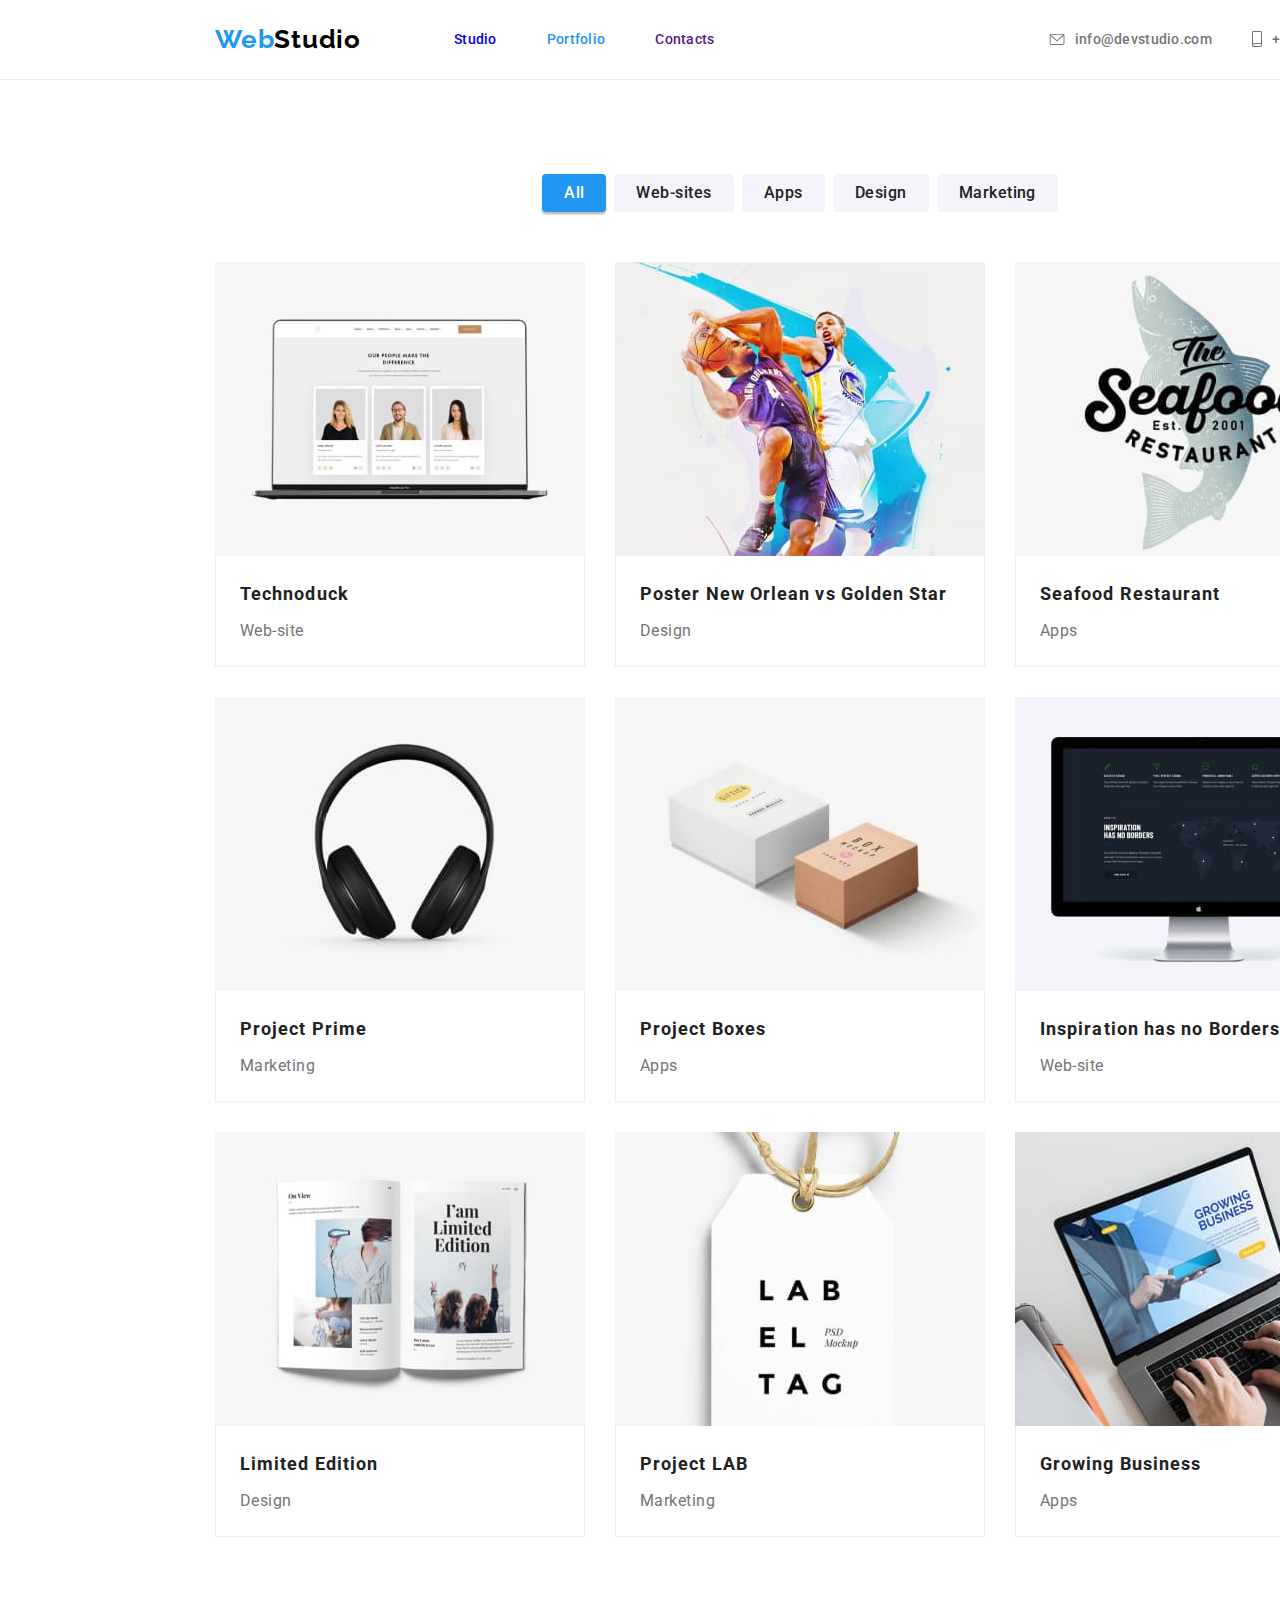
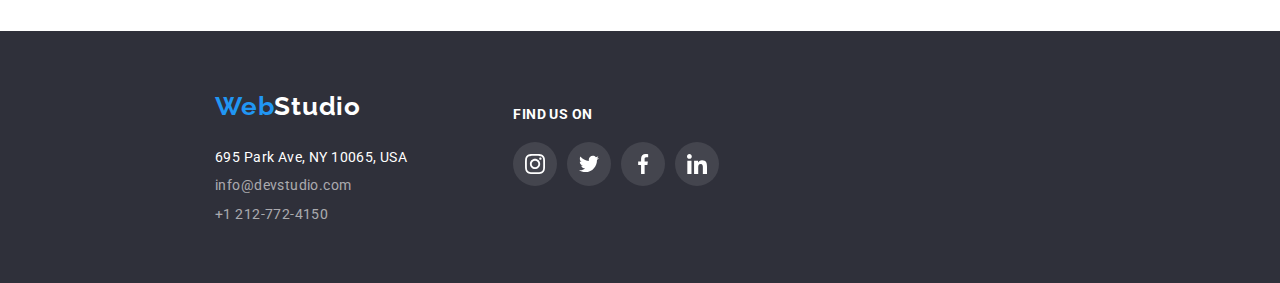
==== portfolio.html @ c83dc13a "General update" ====
<!DOCTYPE html>
<html lang="en">
<head>
  <meta charset="UTF-8">
  <meta name="viewport" content="width=device-width, initial-scale=1.0">
  <title>WebStudio</title>
  <link rel="stylesheet" href="./css/modern-normalize.css">
  <link rel="preconnect" href="https://fonts.googleapis.com">
  <link rel="preconnect" href="https://fonts.gstatic.com" crossorigin>
  <link href="https://fonts.googleapis.com/css2?family=Raleway:wght@700&family=Roboto:wght@400;500;700;900&display=swap" rel="stylesheet">
  <link rel="stylesheet" href="./css/styles.css">
</head>
<body>
    <header class="global-header">
      <div class="container">
        <nav class="main-navigation">
          <a href="index.html" class="logo"><span class="logo-1">Web</span><span class="logo-2">Studio</span></a>
          <ul class="navigation-list">
            <li><a href="index.html" >Studio</a></li>
            <li><a href="portfolio.html" class="active">Portfolio</a></li>
            <li><a href="">Contacts</a></li>
          </ul>
        </nav>
        <div class="header-contact">
          <a href="mailto:info@devstudio.com" class="header-contact-mail" aria-label="Mail">
            <svg class="mail-icon">
              <use href="./images/icons.svg#icon-envelope" class="mail-svg">
              </use>
            </svg>info@devstudio.com</a>
          <a href="tel:+1212-772-4150" class="header-contact-tel" aria-label="Telephone">
            <svg class="telephone-icon">
              <use href="./images/icons.svg#icon-smartphone" class="tel-svg">
              </use>
            </svg>+1 212-772-4150</a>
        </div>
      </div>
    </header>

    <main>
      <div class="btn-group">
        <div class="btn container">
          <ul class="btn-group-list">
            <li class="btn-group-list-item">
              <button class="btn-portfolio active" type="button">All</button>
            </li>
            <li class="btn-group-list-item">
              <button class="btn-portfolio" type="button">Web-sites</button>
            </li>
            <li class="btn-group-list-item">
              <button class="btn-portfolio" type="button">Apps</button>
            </li>
            <li class="btn-group-list-item">
              <button class="btn-portfolio" type="button">Design</button>
            </li>
            <li class="btn-group-list-item">
              <button class="btn-portfolio" type="button">Marketing</button>
            </li>
          </ul>
        </div>
      </div>

      <div class="cards">
        <div class="cards container">
          <ul class="card-list">
            <li class="card-list-item">
              <img src="./images/web-site-img-1.jpg" alt="Technoduck web-site interface" width="370" height="294">
              <div class="card-content">
                <span class="card-content-title">Technoduck</span>
                <span class="card-content-description">Web-site</span>
              </div>
            </li>

            <li class="card-list-item">
              <img src="./images/design-img-1.jpg" alt="New Orlean vs Golden Star poster" width="370" height="294">
              <div class="card-content">
                <span class="card-content-title">Poster New Orlean vs Golden Star</span>
                <span class="card-content-description">Design</span>
              </div>
            </li>

            <li class="card-list-item">
              <img src="./images/apps-img-1.jpg" alt="Seafood Restaurant app logo" width="370" height="294">
              <div class="card-content">
                <span class="card-content-title">Seafood Restaurant</span>
                <span class="card-content-description">Apps</span>
              </div>
            </li>

            <li class="card-list-item">
              <img src="./images/marketing-img-1.jpg" alt="Pair of headphones" width="370" height="294">
              <div class="card-content">
                <span class="card-content-title">Project Prime</span>
                <span class="card-content-description">Marketing</span>
              </div>
            </li>

            <li class="card-list-item">
              <img src="./images/apps-img-2.jpg" alt="Illustration of boxes" width="370" height="294">
              <div class="card-content">
                <span class="card-content-title">Project Boxes</span>
                <span class="card-content-description">Apps</span>
              </div>
            </li>

            <li class="card-list-item">
              <img src="./images/web-site-img-2.jpg" alt="Inspiration has no Borders web-site interface" width="370" height="294">
              <div class="card-content">
                <span class="card-content-title">Inspiration has no Borders</span>
                <span class="card-content-description">Web-site</span>
              </div>
            </li>

            <li class="card-list-item">
              <img src="./images/design-img-2.jpg" alt="Limited Edition magazine article" width="370" height="294">
              <div class="card-content">
                <span class="card-content-title">Limited Edition</span>
                <span class="card-content-description">Design</span>
              </div>
            </li>

            <li class="card-list-item">
              <img src="./images/marketing-img-2.jpg" alt="Label tag for Project LAB" width="370" height="294">
              <div class="card-content">
                <span class="card-content-title">Project LAB</span>
                <span class="card-content-description">Marketing</span>
              </div>
            </li>

            <li class="card-list-item">
              <img src="./images/apps-img-3.jpg" alt="Growing Business app interface" width="370" height="294">
              <div class="card-content">
                <span class="card-content-title">Growing Business</span>
                <span class="card-content-description">Apps</span>
              </div>
            </li>
          </ul>
        </div>
      </div>
    </main>

    <footer class="global-footer">
      <div class="container">
        <div class="footer-main-part">
        <a href="index.html" class="footer-logo"><span class="logo-1">Web</span><span class="logo-2">Studio</span></a>
        <address class="address">
          <ul class="footer-address-list">
            <li class="footer-address-list-item">
              <p>695 Park Ave, NY 10065, USA </p>
            </li>
            <li class="footer-address-list-item">
              <a href="mailto:info@devstudio.com" class="footer-contact">info@devstudio.com</a>
            </li>
            <li class="footer-address-list-item">
              <a href="tel:+1212-772-4150" class="footer-contact">+1 212-772-4150</a>
            </li>
          </ul>
        </address>
        </div>
        <div class="footer-social-links">
          <span class="footer-social-title">Find us on</span>
          <ul class="footer-social-list">
            <li class="footer-social-list">
              <a href="https://www.instagram.com/" class="footer-social-icon-link" target="_blank">
                <svg class="footer-icon">
                  <use href="./images/icons.svg#icon-instagram"></use>
                </svg>
              </a>
            </li>
            <li class="footer-social-list">
              <a href="https://www.twitter.com/" class="footer-social-icon-link" target="_blank">
                <svg class="footer-icon">
                  <use href="./images/icons.svg#icon-twitter"></use>
                </svg>
              </a>
            </li>
            <li class="footer-social-list">
              <a href="https://www.facebook.com/" class="footer-social-icon-link" target="_blank">
                <svg class="footer-icon">
                  <use href="./images/icons.svg#icon-facebook"></use>
                </svg>
              </a>
            </li>
            <li class="footer-social-list">
              <a href="https://www.linkedin.com/" class="footer-social-icon-link" target="_blank">
                <svg class="footer-icon">
                  <use href="./images/icons.svg#icon-linkedin"></use>
                </svg>
              </a>
            </li>
          </ul>
        </div>
      </div>
    </footer>
</body>
</html>
---- css/styles.css ----
:root {
  --text-color: #757575;
  --link-color: #212121;
  --link-active-color: #2196F3;
  --hover-color: #2196F3;
  --main-background-color: #FFFFFF;
  --heading-color: #ffffff;
  --footer-color: #2F303A;
  --hero-btn-color: #2196F3;
  --benefits-icon-background-color: #F5F4FA;
  --benefits-title-color:  #212121;
  --social-icons-color: #AFB1B8;
  --text-font-family: 'Roboto', sans-serif;
  --logo-font-family: 'Raleway', sans-serif;
}

*,
*::before,
*::after {
  margin: 0;
  padding: 0;
  box-sizing: border-box;
}

body {
  font-family: var(--text-font-family);
  font-size: 16px;
  font-style: normal;
  color: var(--text-color);
  background-color: var(--main-background-color);
}

a {
  text-decoration: none;
}

ul {
  list-style-type: none;
}

button {
  cursor: pointer;
  border: none;
  border-style: none;
}

.section {
  padding: 94px 0px;
}

.container {
  width: 1600px;
  margin: 0 auto;
  padding-left: 215px;
  padding-right: 215px;
}

.global-header .container {
  display: flex;
  align-items: center;
  justify-content: space-between;
  padding-top: 24px;
  padding-bottom: 25px;
  background-color: var(--heading-color);
  font-size: 14px;
  font-weight: 500;
  line-height: normal;
  letter-spacing: 0.28px;
}

.global-header {
  border-bottom: 1px solid #ECECEC;
}

.main-navigation {
  display: flex;
  justify-content: center;
}

a.logo {
  margin-right: 93px;
}

.global-header .navigation-list{
  display: flex;
  align-items: center;
  color: var(--link-color);
}

.global-header .navigation-list li:not(:last-child) {
  margin-right: 50px;
}

.global-header .header-contact a:not(:last-child) {
  margin-right: 40px;
}

.header-contact {
  display: flex;
  align-content: center;
  align-items: center;
}

.global-header .header-contact a {
  display: flex;
  align-items: center;
  color: #757575;
}

.global-header a:hover,
.global-header a:focus,
.global-footer a:hover,
.global-footer a:focus {
  color: var(--hover-color);
}

.global-header .main-navigation a.active {
  color: var(--link-active-color);
}

.mail-icon {
  display: block;
  margin-right: 10px;
  width: 16px;
  height: 12px;
  fill: currentColor;
}

.telephone-icon {
  display: block;
  margin-right: 10px;
  width: 10px;
  height: 16px;
  fill: currentColor;
}

a span.logo-1,
a span.logo-2 {
  color: #2196F3;
  font-size: 26px;
  font-family: var(--logo-font-family);
  font-weight: 700;
  line-height: normal;
  letter-spacing: 0.78px;
}

a span.logo-2 {
  color: #000000;
}

.hero-section {
  padding-top: 200px;
  padding-bottom: 200px;
  text-align: center;
  background: linear-gradient(rgba(47, 48, 58, 0.40), rgba(47, 48, 58, 0.40)),
    url('../images/hero-background-img.jpg');
  background-repeat: no-repeat;
  background-color: #2F303A;
  background-position: center;
  background-size: cover;
}

.hero-section,
.hero-heading {
  color: var(--heading-color);
  text-align: center;
  font-size: 44px;
  font-weight: 900;
  line-height: 1.36;
  letter-spacing: 2.64px;
  text-transform: uppercase;
}

.hero-btn {
  padding: 10px 30px;
  min-width: 200px;
  height: 50px;
  color: #FFF;
  text-align: center;
  font-size: 16px;
  font-family: inherit;
  font-weight: 700;
  line-height: 1.87;
  letter-spacing: 0.96px;
  border-radius: 4px;
  background: var(--hero-btn-color);
  box-shadow: 0px 4px 4px 0px rgba(0, 0, 0, 0.15);
}

.benefits {
  padding-top: 94px;
  padding-bottom: 94px;
}

.benefits-content {
  display: flex;
  justify-content: space-between;
  gap: 30px;
}

.benefits .benefits-content .benefits-content-description,
.benefits .benefits-content .benefits-content-title {
  font-size: 14px;
  line-height: 1.71;
  letter-spacing: 0.42px;
}

.benefits .benefits-content .benefits-content-title {
  margin-bottom: 10px;
  color: var(--benefits-title-color);
  font-weight: 700;
  line-height: normal;
  text-transform: uppercase;
}

.benefits-content-item::before {
  content: "";
  display: block;
  margin-bottom: 30px;
  width: 270px;
  height: 120px;
  border-radius: 4px;
  background: var(--benefits-icon-background-color);
  background-position: center;
  background-repeat: no-repeat;
}

.benefits-content-item:first-child::before {
  content: "";
  background-image: url('../images/antenna.svg');
}

.benefits-content-item:nth-child(2)::before {
  content: "";
  background-image: url('../images/clock.svg');
}

.benefits-content-item:nth-child(3)::before {
  content: "";
  background-image: url('../images/diagram.svg');
}

.benefits-content-item:last-child::before {
  content: "";
  background-image: url('../images/astronaut.svg');
}

.features {
  display: flex;
  justify-content: space-between;
  padding-bottom: 94px;
}


.features .heading-2,
.containers-team .heading-2,
.customers .heading-2 {
  margin-bottom: 50px;
  color: #212121;
  text-align: center;
  font-size: 36px;
  font-weight: 700;
  line-height: normal;
  letter-spacing: 1.08px;
}

.features-list {
  display: flex;
  justify-content: space-between;
  gap: 30px;
}

.containers-team{
  background: #F5F4FA;
  padding: 94px 0px;
}

.container-team {
  display: flex;
  justify-content: space-between;
}

.container-team-content {
  display: flex;
  flex-direction: column;
  line-height: normal;
  letter-spacing: 0.48px;
  align-items: center;
  padding-top: 30px;
  padding-bottom: 30px;
}

.container-team-content .container-team-name {
  color: #212121;
  font-weight: 500;
  margin-bottom: 10px;
}

.container-team-packet {
  display: flex;
  flex-direction: column;
  background: #FFFFFF;
  box-shadow: 0px 2px 1px 0px rgba(0, 0, 0, 0.20), 0px 1px 1px 0px rgba(0, 0, 0, 0.14), 0px 1px 3px 0px rgba(0, 0, 0, 0.12);
  border-radius: 0px 0px 4px 4px;
  align-items: center;
}

.social-links-list {
  display: flex;
  justify-content: space-between;
  padding-bottom: 30px;
  gap: 10px;
}

.social-links-item,
.social-icons-link {
  display: flex;
  width: 44px;
  height: 44px;
  flex-shrink: 0;
}

.social-icons-link {
  justify-content: center;
  align-items: center;
  color: var(--social-icons-color);
  background-color: #FFFFFF;
  border: none;
  border-radius: 50px;
}

.social-icons-link:hover,
.social-icons-link:focus,
.footer-social-list .footer-social-icon-link:hover,
.footer-social-list .footer-social-icon-link:focus {
  background-color: var(--hover-color);
  outline: none;
}

.icon-social-link {
  width: 20px;
  height: 20px;
  flex-shrink: 0;
  gap: 34px;
  fill: currentColor;
}

.social-icons-link:hover .icon-social-link,
.social-icons-link:focus .icon-social-link,
.footer-social-list .footer-social-icon-link:hover,
.footer-social-list .footer-social-icon-link:focus {
  fill: #FFFFFF;
  outline: none;
}

.customers {
  padding-top: 94px;
  padding-bottom: 94px;
}

.customer-list {
  display: flex;
  justify-content: space-between;
  gap: 30px;
}

.customer-list-item,
.customer-link {
  display: flex;
}

.customer-link {
  justify-content: center;
  align-items: center;
  color: #AFB1B8;
  border-radius: 4px;
  border: 1px solid #AFB1B8;
  width: 170px;
  height: 92px;
}

.customer-icon {
  fill: currentColor;
  border: none;
}

.customer-link:hover,
.customer-link:focus {
  border: 1px solid #2196F3;
  outline: none;
}

.customer-link:hover .customer-icon,
.customer-link:focus .customer-icon {
  fill: var(--hover-color);
  outline: none;
}

.global-footer {
  display: block;
  background-color: var(--footer-color);
  padding: 60px 0px;
}

.global-footer .container {
  display: flex;
  align-items: flex-start;
}

.global-footer .address,
.global-footer .footer-contact,
.global-footer .footer-social-title {
  color: #FFF;
  font-size: 14px;
  letter-spacing: 0.42px;
  font-style: normal;
}

.global-footer a span.logo-2 {
  color: #FFFFFF;
}

.global-footer .footer-social-title {
  margin-bottom: 20px;
  font-weight: 700;
  text-transform: uppercase;
}

.global-footer .footer-contact {
  color: rgba(255, 255, 255, 0.60);
  line-height: 1.14;
  margin-left:auto;
}

.global-footer .footer-main-part .footer-address-list {
  margin-top: 28px;
}

.footer-address-list-item:not(:last-child) {
  margin-bottom: 12px;
}

.global-footer .footer-social-links {
  display: flex;
  flex-direction: column;
  justify-content: flex-start;
  align-items: flex-start;
  margin-left: 106px;
  margin-top: 15px;
}

.footer-social-list {
  display: flex;
  justify-content: center;
  gap: 10px;
}

.footer-social-list .footer-social-icon-link {
  display: flex;
  justify-content: center;
  align-items: center;
  width: 44px;
  height: 44px;
  color: #FFFFFF;
  fill: currentColor;
  background-color: rgba(255, 255, 255, 0.10);
  border-radius: 50px;
}

.footer-social-list .footer-icon {
  width: 20px;
  height: 20px;
}

.btn-group {
  padding-top: 94px;
  padding-bottom: 50px;
}

.btn-group-list {
  display: flex;
  justify-content: center;
  gap: 8px;
}

.btn-portfolio {
  padding: 6px 22px;
  height: 38px;
  color: #212121;
  text-align: center;
  font-size: 16px;
  font-family: inherit;
  font-weight: 500;
  line-height: 1.62;
  letter-spacing: 0.48px;
  border-radius: 4px;
  background: #F5F4FA;
  }

.btn-portfolio:hover,
.btn-portfolio:focus,
.btn-group-list-item button.active {
  background: var(--hover-color);
  color:#FFFFFF;
  box-shadow: 0px 2px 2px 0px rgba(0, 0, 0, 0.12), 0px 1px 2px 0px rgba(0, 0, 0, 0.08), 0px 3px 1px 0px rgba(0, 0, 0, 0.10);
  outline: none;
  }

.cards .container {
  padding-bottom: 94px;
}

.card-list {
  display: flex;
  justify-content: space-between;
  flex-wrap: wrap;
  margin-right: -30px;
  margin-bottom: -30px;
  margin-top: 0;
  padding: 0;
}

.card-list-item {
  display: flex;
  flex-direction: column;
  margin-right: 30px;
  margin-bottom: 30px;
  max-width: 370px;
  flex-basis: calc((100%-30px)/3);
}

.card-content {
  display: flex;
  flex-direction: column;
  padding: 20px 24px;
  line-height: 1.87;
  letter-spacing: 0.48px;
  box-sizing: border-box;
  border-right: 1px solid #EEE;
  border-bottom: 1px solid #EEE;
  border-left: 1px solid #EEE;
}

.card-content .card-content-title {
  margin-bottom: 4px;
  color: #212121;
  font-size: 18px;
  font-weight: 700;
  line-height: 2;
  letter-spacing: 1.08px;
}

.card-list-item:hover {
  box-shadow: 1px 4px 6px 0px rgba(0, 0, 0, 0.16), 0px 4px 4px 0px rgba(0, 0, 0, 0.06), 0px 1px 1px 0px rgba(0, 0, 0, 0.12);
}
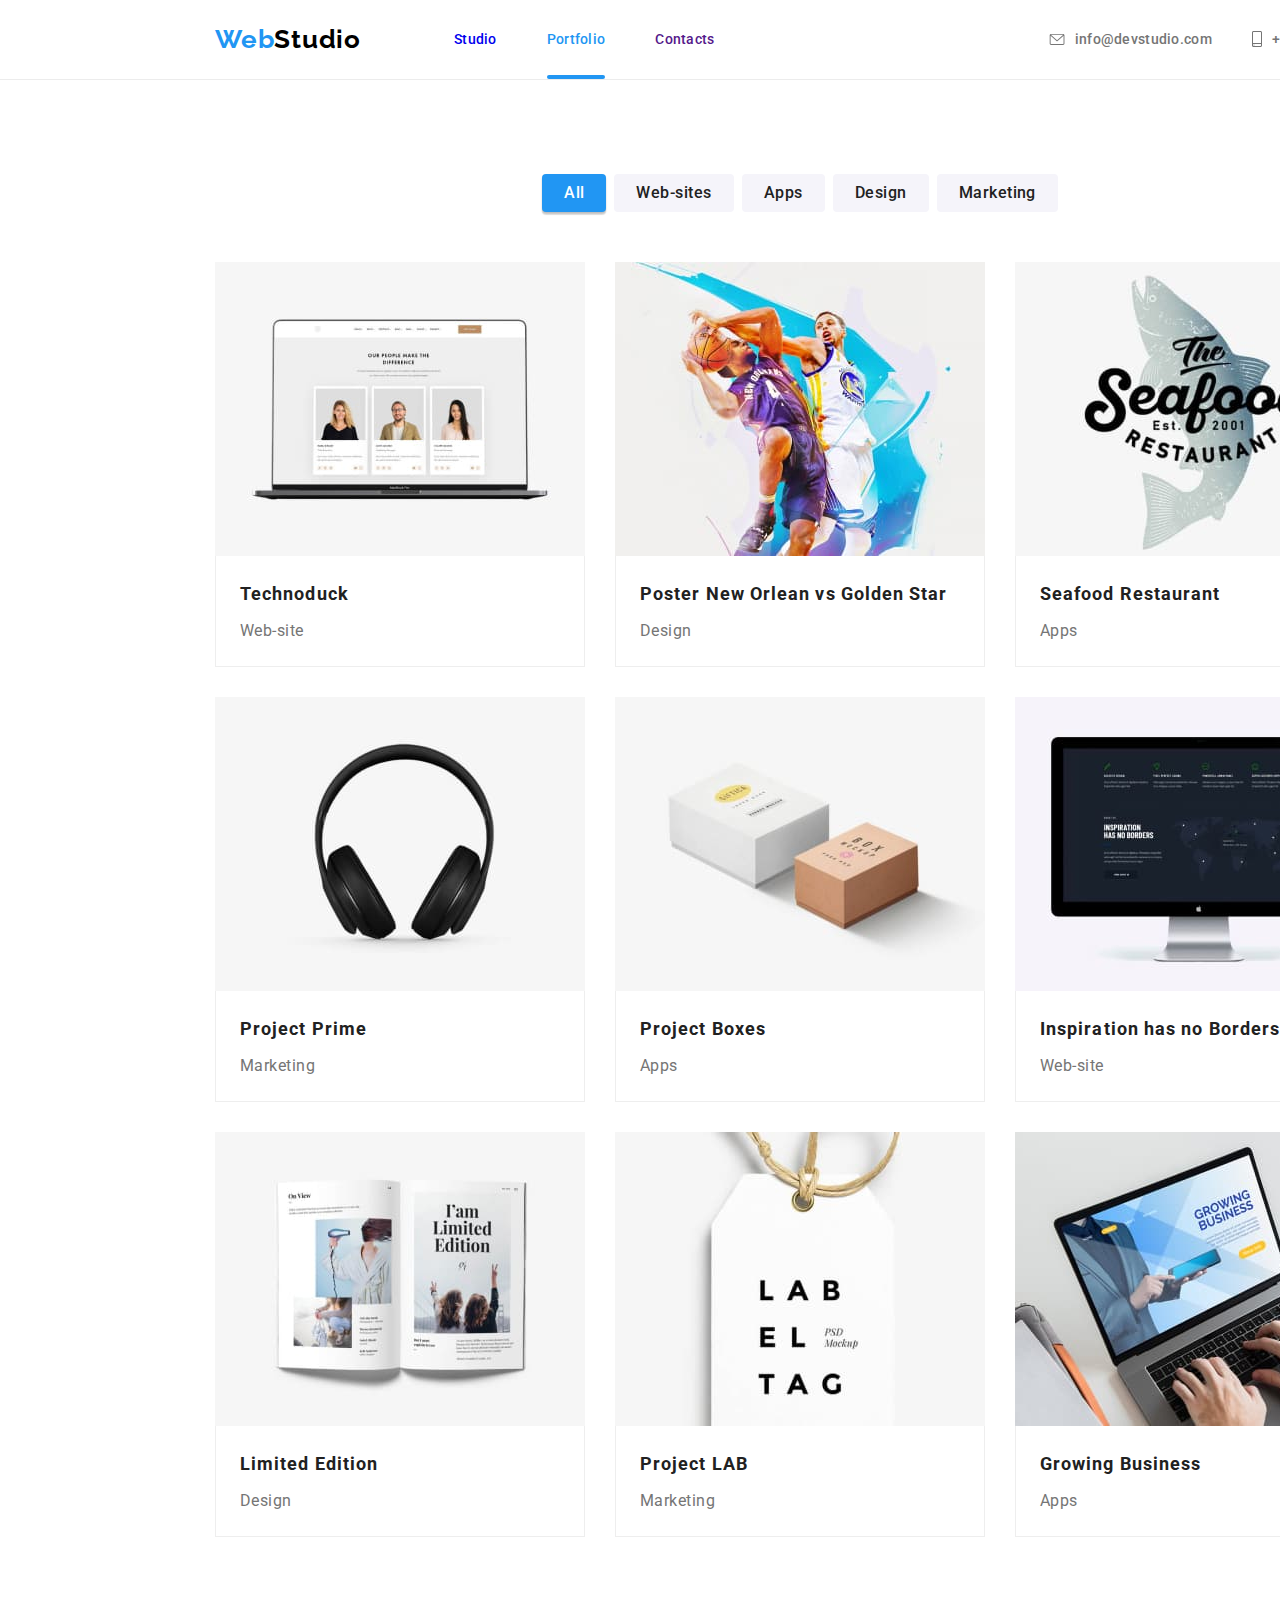
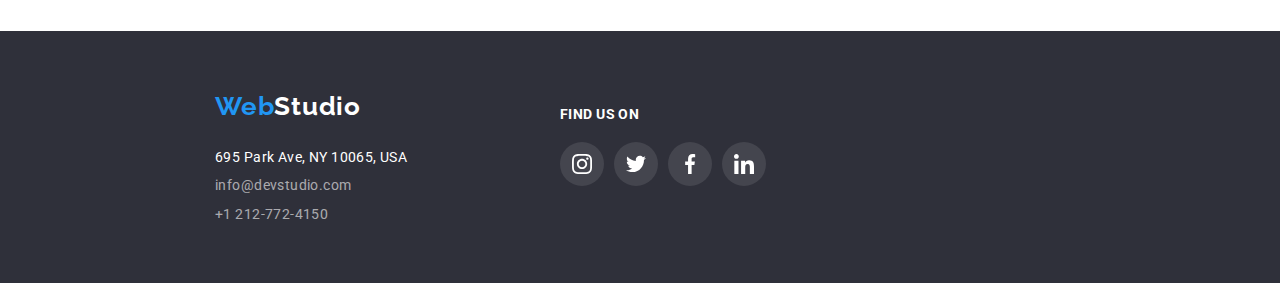
==== commit e9cee1ee: "Update styles.css" ====
--- a/portfolio.html
+++ b/portfolio.html
@@ -16,9 +16,9 @@
         <nav class="main-navigation">
           <a href="index.html" class="logo"><span class="logo-1">Web</span><span class="logo-2">Studio</span></a>
           <ul class="navigation-list">
-            <li><a href="index.html" >Studio</a></li>
-            <li><a href="portfolio.html" class="active">Portfolio</a></li>
-            <li><a href="">Contacts</a></li>
+            <li><a href="index.html" class="link-navigation">Studio</a></li>
+            <li><a href="portfolio.html" class="link-navigation active">Portfolio</a></li>
+            <li><a href="" class="link-navigation">Contacts</a></li>
           </ul>
         </nav>
         <div class="header-contact">
@@ -64,6 +64,7 @@
           <ul class="card-list">
             <li class="card-list-item">
               <img src="./images/web-site-img-1.jpg" alt="Technoduck web-site interface" width="370" height="294">
+              <p class="card-overlay"> Technoduck is a state-of-the-art coronavirus distribution platform. Companies use this platform for digital espionage and attacks on competitors' secure servers.</p>
               <div class="card-content">
                 <span class="card-content-title">Technoduck</span>
                 <span class="card-content-description">Web-site</span>
@@ -72,6 +73,7 @@
 
             <li class="card-list-item">
               <img src="./images/design-img-1.jpg" alt="New Orlean vs Golden Star poster" width="370" height="294">
+              <p class="card-overlay"> Technoduck is a state-of-the-art coronavirus distribution platform. Companies use this platform for digital espionage and attacks on competitors' secure servers.</p>
               <div class="card-content">
                 <span class="card-content-title">Poster New Orlean vs Golden Star</span>
                 <span class="card-content-description">Design</span>
@@ -80,6 +82,7 @@
 
             <li class="card-list-item">
               <img src="./images/apps-img-1.jpg" alt="Seafood Restaurant app logo" width="370" height="294">
+              <p class="card-overlay"> Technoduck is a state-of-the-art coronavirus distribution platform. Companies use this platform for digital espionage and attacks on competitors' secure servers.</p>
               <div class="card-content">
                 <span class="card-content-title">Seafood Restaurant</span>
                 <span class="card-content-description">Apps</span>
@@ -88,6 +91,7 @@
 
             <li class="card-list-item">
               <img src="./images/marketing-img-1.jpg" alt="Pair of headphones" width="370" height="294">
+              <p class="card-overlay"> Technoduck is a state-of-the-art coronavirus distribution platform. Companies use this platform for digital espionage and attacks on competitors' secure servers.</p>
               <div class="card-content">
                 <span class="card-content-title">Project Prime</span>
                 <span class="card-content-description">Marketing</span>
@@ -96,6 +100,7 @@
 
             <li class="card-list-item">
               <img src="./images/apps-img-2.jpg" alt="Illustration of boxes" width="370" height="294">
+              <p class="card-overlay"> Technoduck is a state-of-the-art coronavirus distribution platform. Companies use this platform for digital espionage and attacks on competitors' secure servers.</p>
               <div class="card-content">
                 <span class="card-content-title">Project Boxes</span>
                 <span class="card-content-description">Apps</span>
@@ -104,6 +109,7 @@
 
             <li class="card-list-item">
               <img src="./images/web-site-img-2.jpg" alt="Inspiration has no Borders web-site interface" width="370" height="294">
+              <p class="card-overlay"> Technoduck is a state-of-the-art coronavirus distribution platform. Companies use this platform for digital espionage and attacks on competitors' secure servers.</p>
               <div class="card-content">
                 <span class="card-content-title">Inspiration has no Borders</span>
                 <span class="card-content-description">Web-site</span>
@@ -112,6 +118,7 @@
 
             <li class="card-list-item">
               <img src="./images/design-img-2.jpg" alt="Limited Edition magazine article" width="370" height="294">
+              <p class="card-overlay"> Technoduck is a state-of-the-art coronavirus distribution platform. Companies use this platform for digital espionage and attacks on competitors' secure servers.</p>
               <div class="card-content">
                 <span class="card-content-title">Limited Edition</span>
                 <span class="card-content-description">Design</span>
@@ -120,6 +127,7 @@
 
             <li class="card-list-item">
               <img src="./images/marketing-img-2.jpg" alt="Label tag for Project LAB" width="370" height="294">
+              <p class="card-overlay"> Technoduck is a state-of-the-art coronavirus distribution platform. Companies use this platform for digital espionage and attacks on competitors' secure servers.</p>
               <div class="card-content">
                 <span class="card-content-title">Project LAB</span>
                 <span class="card-content-description">Marketing</span>
@@ -128,6 +136,7 @@
 
             <li class="card-list-item">
               <img src="./images/apps-img-3.jpg" alt="Growing Business app interface" width="370" height="294">
+              <p class="card-overlay"> Technoduck is a state-of-the-art coronavirus distribution platform. Companies use this platform for digital espionage and attacks on competitors' secure servers.</p>
               <div class="card-content">
                 <span class="card-content-title">Growing Business</span>
                 <span class="card-content-description">Apps</span>
@@ -141,7 +150,7 @@
     <footer class="global-footer">
       <div class="container">
         <div class="footer-main-part">
-        <a href="index.html" class="footer-logo"><span class="logo-1">Web</span><span class="logo-2">Studio</span></a>
+        <a href="index.html" class="logo"><span class="logo-1">Web</span><span class="logo-2">Studio</span></a>
         <address class="address">
           <ul class="footer-address-list">
             <li class="footer-address-list-item">
@@ -191,5 +200,6 @@
         </div>
       </div>
     </footer>
+    <script src="./js/modal.js"></script>
 </body>
 </html>
--- a/css/styles.css
+++ b/css/styles.css
@@ -82,10 +82,15 @@
   margin-right: 93px;
 }
 
-.global-header .navigation-list{
+.global-header .navigation-list {
   display: flex;
   align-items: center;
   color: var(--link-color);
+}
+
+.global-header .navigation-list .link-navigation {
+  position: relative;
+  display: block;
 }
 
 .global-header .navigation-list li:not(:last-child) {
@@ -106,17 +111,43 @@
   display: flex;
   align-items: center;
   color: #757575;
+  fill: #757575;
 }
 
 .global-header a:hover,
 .global-header a:focus,
 .global-footer a:hover,
-.global-footer a:focus {
+.global-footer a:focus,
+.logo span:hover,
+.logo span:focus,
+.footer-main-part .logo span:hover,
+.footer-main-part .logo span:focus {
   color: var(--hover-color);
+  fill: var(--hover-color);
+}
+
+.navigation-list .link-navigation,
+.header-contact .header-contact-mail,
+.header-contact .header-contact-tel,
+.main-navigation .logo {
+  transition: color 250ms cubic-bezier(0.4, 0, 0.2, 1), fill 250ms cubic-bezier(0.4, 0, 0.2, 1);
 }
 
 .global-header .main-navigation a.active {
   color: var(--link-active-color);
+  fill: var(--link-active-color);
+}
+
+.navigation-list .link-navigation.active::after {
+  content: "";
+  display: block;
+  align-items: center;
+  background-color: var(--link-active-color);
+  width: 100%;
+  border-radius: 2px;
+  height: 4px;
+  position: absolute;
+  bottom: -32px;
 }
 
 .mail-icon {
@@ -184,8 +215,9 @@
   line-height: 1.87;
   letter-spacing: 0.96px;
   border-radius: 4px;
-  background: var(--hero-btn-color);
+  background-color: var(--hero-btn-color);
   box-shadow: 0px 4px 4px 0px rgba(0, 0, 0, 0.15);
+  transition: color 250ms cubic-bezier(0.4, 0, 0.2, 1), background-color 250ms cubic-bezier(0.4, 0, 0.2, 1);
 }
 
 .benefits {
@@ -269,6 +301,29 @@
   display: flex;
   justify-content: space-between;
   gap: 30px;
+
+}
+
+.features-list-item {
+  position: relative;
+  width: 370px;
+  height: 294px;
+}
+
+.features-list-overlay {
+  position: absolute;
+  display: flex;
+  align-items: center;
+  justify-content: center;
+  bottom: 0;
+  color: #FFF;
+  background: rgba(47, 48, 58, 0.80);
+  text-align: center;
+  font-weight: 700;
+  letter-spacing: 0.42px;
+  text-transform: uppercase;
+  width: 100%;
+  height: 70px;
 }
 
 .containers-team{
@@ -328,6 +383,7 @@
   background-color: #FFFFFF;
   border: none;
   border-radius: 50px;
+  transition: color 250ms cubic-bezier(0.4, 0, 0.2, 1);
 }
 
 .social-icons-link:hover,
@@ -344,6 +400,7 @@
   flex-shrink: 0;
   gap: 34px;
   fill: currentColor;
+  transition: fill 250ms cubic-bezier(0.4, 0, 0.2, 1);
 }
 
 .social-icons-link:hover .icon-social-link,
@@ -378,6 +435,7 @@
   border: 1px solid #AFB1B8;
   width: 170px;
   height: 92px;
+  transition: border-color 250ms cubic-bezier(0.4, 0, 0.2, 1), fill 250ms cubic-bezier(0.4, 0, 0.2, 1);
 }
 
 .customer-icon {
@@ -431,6 +489,7 @@
   color: rgba(255, 255, 255, 0.60);
   line-height: 1.14;
   margin-left:auto;
+  transition: color 250ms cubic-bezier(0.4, 0, 0.2, 1);
 }
 
 .global-footer .footer-main-part .footer-address-list {
@@ -466,6 +525,7 @@
   fill: currentColor;
   background-color: rgba(255, 255, 255, 0.10);
   border-radius: 50px;
+  transition: background-color 250ms cubic-bezier(0.4, 0, 0.2, 1), fill 250ms cubic-bezier(0.4, 0, 0.2, 1);
 }
 
 .footer-social-list .footer-icon {
@@ -495,7 +555,10 @@
   line-height: 1.62;
   letter-spacing: 0.48px;
   border-radius: 4px;
-  background: #F5F4FA;
+  background-color: #F5F4FA;
+  transition: color 250ms cubic-bezier(0.4, 0, 0.2, 1),
+    background-color 250ms cubic-bezier(0.4, 0, 0.2, 1),
+    box-shadow 250ms cubic-bezier(0.4, 0, 0.2, 1);
   }
 
 .btn-portfolio:hover,
@@ -507,6 +570,31 @@
   outline: none;
   }
 
+.card-list-item {
+  position: relative;
+  overflow: hidden;
+}
+
+.card-overlay {
+  position: absolute;
+  display: flex;
+  justify-content: center;
+  align-items: center;
+  top: 0;
+  left: 0;
+  background: rgba(33, 150, 243, 0.90);
+  padding: 24px;
+  width: 100%;
+  height: 100%;
+  color: #FFF;
+  font-size: 18px;
+  line-height: 1.56px;
+  letter-spacing: 0.54px;
+  overflow: auto;
+  transform: translateY(100%);
+  transition: transform 250ms cubic-bezier(0.4, 0, 0.2, 1);
+}
+
 .cards .container {
   padding-bottom: 94px;
 }
@@ -555,6 +643,11 @@
   box-shadow: 1px 4px 6px 0px rgba(0, 0, 0, 0.16), 0px 4px 4px 0px rgba(0, 0, 0, 0.06), 0px 1px 1px 0px rgba(0, 0, 0, 0.12);
 }
 
-
-
-
+.card-list-item:hover .card-overlay,
+.card-list-item:hover .card-overlay {
+  transform: translateY(0%);
+}
+
+
+
+
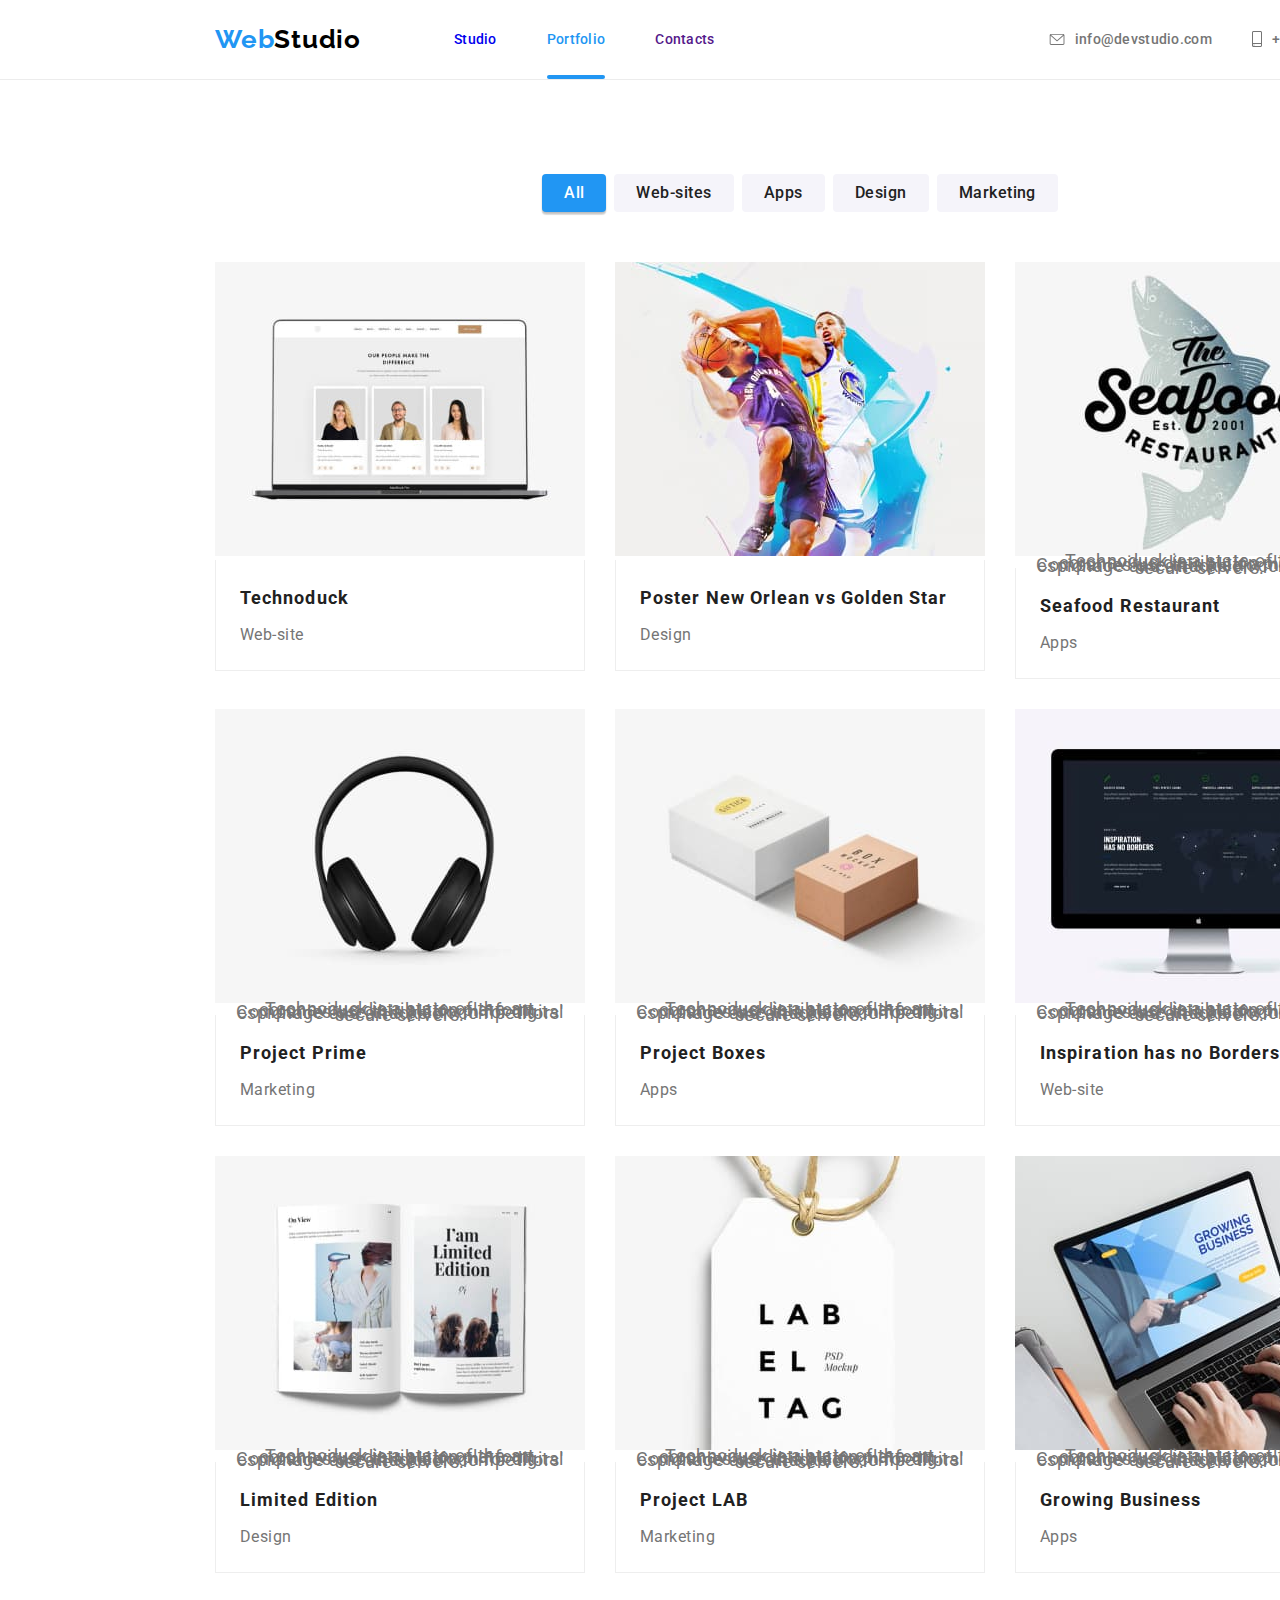
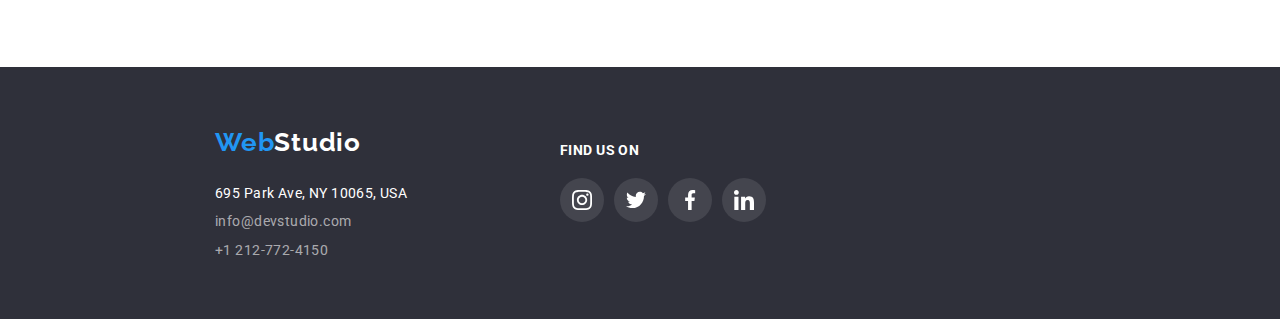
==== commit 94b9ae55: "New update" ====
--- a/portfolio.html
+++ b/portfolio.html
@@ -63,8 +63,12 @@
         <div class="cards container">
           <ul class="card-list">
             <li class="card-list-item">
-              <img src="./images/web-site-img-1.jpg" alt="Technoduck web-site interface" width="370" height="294">
-              <p class="card-overlay"> Technoduck is a state-of-the-art coronavirus distribution platform. Companies use this platform for digital espionage and attacks on competitors' secure servers.</p>
+              <div class="card-list-wrapper">
+                <img src="./images/web-site-img-1.jpg" alt="Technoduck web-site interface" width="370" height="294" class="card-img">
+                  <div class="card-overlay">
+                  <p class="card-overlay-info"> Technoduck is a state-of-the-art coronavirus distribution platform. Companies use this platform for digital espionage and attacks on competitors' secure servers.</p>
+                  </div>
+              </div>
               <div class="card-content">
                 <span class="card-content-title">Technoduck</span>
                 <span class="card-content-description">Web-site</span>
@@ -72,8 +76,12 @@
             </li>
 
             <li class="card-list-item">
-              <img src="./images/design-img-1.jpg" alt="New Orlean vs Golden Star poster" width="370" height="294">
-              <p class="card-overlay"> Technoduck is a state-of-the-art coronavirus distribution platform. Companies use this platform for digital espionage and attacks on competitors' secure servers.</p>
+              <div class="card-list-wrapper">
+                <img src="./images/design-img-1.jpg" alt="New Orlean vs Golden Star poster" width="370" height="294" class="card-img">
+                  <div class="card-overlay">
+                  <p class="card-overlay-info"> Technoduck is a state-of-the-art coronavirus distribution platform. Companies use this platform for digital espionage and attacks on competitors' secure servers.</p>
+                  </div>
+              </div>
               <div class="card-content">
                 <span class="card-content-title">Poster New Orlean vs Golden Star</span>
                 <span class="card-content-description">Design</span>
@@ -81,8 +89,12 @@
             </li>
 
             <li class="card-list-item">
-              <img src="./images/apps-img-1.jpg" alt="Seafood Restaurant app logo" width="370" height="294">
-              <p class="card-overlay"> Technoduck is a state-of-the-art coronavirus distribution platform. Companies use this platform for digital espionage and attacks on competitors' secure servers.</p>
+              <div class="card-list-wrapper">
+                <img src="./images/apps-img-1.jpg" alt="Seafood Restaurant app logo" width="370" height="294">
+
+                  <p class="card-overlay-info"> Technoduck is a state-of-the-art coronavirus distribution platform. Companies use this platform for digital espionage and attacks on competitors' secure servers.</p>
+
+              </div>
               <div class="card-content">
                 <span class="card-content-title">Seafood Restaurant</span>
                 <span class="card-content-description">Apps</span>
@@ -90,8 +102,12 @@
             </li>
 
             <li class="card-list-item">
-              <img src="./images/marketing-img-1.jpg" alt="Pair of headphones" width="370" height="294">
-              <p class="card-overlay"> Technoduck is a state-of-the-art coronavirus distribution platform. Companies use this platform for digital espionage and attacks on competitors' secure servers.</p>
+              <div class="card-list-wrapper">
+                <img src="./images/marketing-img-1.jpg" alt="Pair of headphones" width="370" height="294">
+
+                  <p class="card-overlay-info"> Technoduck is a state-of-the-art coronavirus distribution platform. Companies use this platform for digital espionage and attacks on competitors' secure servers.</p>
+
+              </div>
               <div class="card-content">
                 <span class="card-content-title">Project Prime</span>
                 <span class="card-content-description">Marketing</span>
@@ -99,8 +115,12 @@
             </li>
 
             <li class="card-list-item">
-              <img src="./images/apps-img-2.jpg" alt="Illustration of boxes" width="370" height="294">
-              <p class="card-overlay"> Technoduck is a state-of-the-art coronavirus distribution platform. Companies use this platform for digital espionage and attacks on competitors' secure servers.</p>
+              <div class="card-list-wrapper">
+                <img src="./images/apps-img-2.jpg" alt="Illustration of boxes" width="370" height="294">
+
+                  <p class="card-overlay-info"> Technoduck is a state-of-the-art coronavirus distribution platform. Companies use this platform for digital espionage and attacks on competitors' secure servers.</p>
+
+              </div>
               <div class="card-content">
                 <span class="card-content-title">Project Boxes</span>
                 <span class="card-content-description">Apps</span>
@@ -108,8 +128,12 @@
             </li>
 
             <li class="card-list-item">
-              <img src="./images/web-site-img-2.jpg" alt="Inspiration has no Borders web-site interface" width="370" height="294">
-              <p class="card-overlay"> Technoduck is a state-of-the-art coronavirus distribution platform. Companies use this platform for digital espionage and attacks on competitors' secure servers.</p>
+              <div class="card-list-wrapper">
+                <img src="./images/web-site-img-2.jpg" alt="Inspiration has no Borders web-site interface" width="370" height="294">
+
+                  <p class="card-overlay-info"> Technoduck is a state-of-the-art coronavirus distribution platform. Companies use this platform for digital espionage and attacks on competitors' secure servers.</p>
+
+              </div>
               <div class="card-content">
                 <span class="card-content-title">Inspiration has no Borders</span>
                 <span class="card-content-description">Web-site</span>
@@ -117,8 +141,12 @@
             </li>
 
             <li class="card-list-item">
-              <img src="./images/design-img-2.jpg" alt="Limited Edition magazine article" width="370" height="294">
-              <p class="card-overlay"> Technoduck is a state-of-the-art coronavirus distribution platform. Companies use this platform for digital espionage and attacks on competitors' secure servers.</p>
+              <div class="card-list-wrapper">
+                <img src="./images/design-img-2.jpg" alt="Limited Edition magazine article" width="370" height="294">
+
+                  <p class="card-overlay-info"> Technoduck is a state-of-the-art coronavirus distribution platform. Companies use this platform for digital espionage and attacks on competitors' secure servers.</p>
+
+              </div>
               <div class="card-content">
                 <span class="card-content-title">Limited Edition</span>
                 <span class="card-content-description">Design</span>
@@ -126,8 +154,12 @@
             </li>
 
             <li class="card-list-item">
-              <img src="./images/marketing-img-2.jpg" alt="Label tag for Project LAB" width="370" height="294">
-              <p class="card-overlay"> Technoduck is a state-of-the-art coronavirus distribution platform. Companies use this platform for digital espionage and attacks on competitors' secure servers.</p>
+              <div class="card-list-wrapper">
+                <img src="./images/marketing-img-2.jpg" alt="Label tag for Project LAB" width="370" height="294">
+
+                  <p class="card-overlay-info"> Technoduck is a state-of-the-art coronavirus distribution platform. Companies use this platform for digital espionage and attacks on competitors' secure servers.</p>
+
+              </div>
               <div class="card-content">
                 <span class="card-content-title">Project LAB</span>
                 <span class="card-content-description">Marketing</span>
@@ -135,8 +167,12 @@
             </li>
 
             <li class="card-list-item">
-              <img src="./images/apps-img-3.jpg" alt="Growing Business app interface" width="370" height="294">
-              <p class="card-overlay"> Technoduck is a state-of-the-art coronavirus distribution platform. Companies use this platform for digital espionage and attacks on competitors' secure servers.</p>
+              <div class="card-list-wrapper">
+                <img src="./images/apps-img-3.jpg" alt="Growing Business app interface" width="370" height="294">
+
+                  <p class="card-overlay-info"> Technoduck is a state-of-the-art coronavirus distribution platform. Companies use this platform for digital espionage and attacks on competitors' secure servers.</p>
+
+              </div>
               <div class="card-content">
                 <span class="card-content-title">Growing Business</span>
                 <span class="card-content-description">Apps</span>
--- a/css/styles.css
+++ b/css/styles.css
@@ -570,12 +570,91 @@
   outline: none;
   }
 
-.card-list-item {
+.cards .container {
+  padding-bottom: 94px;
+}
+
+.card-list {
+  display: flex;
+  justify-content: space-between;
+  flex-wrap: wrap;
+  margin-right: -30px;
+  margin-bottom: -30px;
+  margin-top: 0;
+  padding: 0;
+}
+
+.card-list .card-list-item {
+  display: flex;
+  flex-direction: column;
+  margin-right: 30px;
+  margin-bottom: 30px;
+  max-width: 370px;
+  flex-basis: calc((100% - 30px) / 3);
+  box-sizing: border-box;
+}
+
+.card-content {
+  display: flex;
+  flex-direction: column;
+  padding: 20px 24px;
+  line-height: 1.87;
+  letter-spacing: 0.48px;
+  box-sizing: border-box;
+  border-right: 1px solid #EEE;
+  border-bottom: 1px solid #EEE;
+  border-left: 1px solid #EEE;
+}
+
+.card-content .card-content-title {
+  margin-bottom: 4px;
+  color: #212121;
+  font-size: 18px;
+  font-weight: 700;
+  line-height: 2;
+  letter-spacing: 1.08px;
+}
+
+.card-list-item:hover {
+  box-shadow: 1px 4px 6px 0px rgba(0, 0, 0, 0.16), 0px 4px 4px 0px rgba(0, 0, 0, 0.06), 0px 1px 1px 0px rgba(0, 0, 0, 0.12);
+}
+
+.card-list-wrapper {
   position: relative;
+}
+
+.card-overlay {
+  position: absolute;
+  bottom: 0;
+  left: 0;
+  right: 0;
+  background-color: rgba(33, 150, 243, 0.90);
   overflow: hidden;
-}
-
-.card-overlay {
+  width: 100%;
+  height: 0;
+  transition: 250ms cubic-bezier(0.4, 0, 0.2, 1);
+}
+
+.card-list-wrapper:hover .card-overlay {
+  height: 100%;
+}
+
+.card-overlay-info {
+  text-align: center;
+  font-size: 18px;
+  line-height: 1.56px;
+  letter-spacing: 0.54px;
+
+}
+
+/*.card-list-wrapper:hover .card-overlay,
+.card-list-wrapper:focus .card-overlay {
+  visibility: visible;
+  overflow: hidden;
+  transform: translateY(0%);
+}
+
+.card-overlay-info {
   position: absolute;
   display: flex;
   justify-content: center;
@@ -592,62 +671,86 @@
   letter-spacing: 0.54px;
   overflow: auto;
   transform: translateY(100%);
-  transition: transform 250ms cubic-bezier(0.4, 0, 0.2, 1);
-}
-
-.cards .container {
+  transition: 250ms cubic-bezier(0.4, 0, 0.2, 1);
+}
+
+/*.cards .container {
   padding-bottom: 94px;
 }
 
-.card-list {
-  display: flex;
-  justify-content: space-between;
-  flex-wrap: wrap;
-  margin-right: -30px;
-  margin-bottom: -30px;
-  margin-top: 0;
-  padding: 0;
-}
+
 
 .card-list-item {
-  display: flex;
-  flex-direction: column;
   margin-right: 30px;
   margin-bottom: 30px;
+  flex-basis: calc((100%- 30px) / 3);
   max-width: 370px;
-  flex-basis: calc((100%-30px)/3);
-}
-
-.card-content {
-  display: flex;
-  flex-direction: column;
-  padding: 20px 24px;
-  line-height: 1.87;
-  letter-spacing: 0.48px;
-  box-sizing: border-box;
-  border-right: 1px solid #EEE;
-  border-bottom: 1px solid #EEE;
-  border-left: 1px solid #EEE;
-}
-
-.card-content .card-content-title {
-  margin-bottom: 4px;
-  color: #212121;
+}
+
+
+
+.card-list-wrapper:hover .card-overlay,
+.card-list-wrapper:focus .card-overlay {
+  visibility: visible;
+  overflow: hidden;
+  transform: translateY(0%);
+}
+
+
+
+.card-list-wrapper {
+  position: relative;
+  overflow: hidden;
+}
+
+
+
+.card-overlay {
+  position: absolute;
+  /*display: flex;
+  justify-content: center;
+  align-items: center;*/
+ /* top: 0;
+  left: 0;
+  background: rgba(33, 150, 243, 0.90);
+  /*padding: 24px;*/
+  /*width: 100%;
+  height: 100%;*/
+  /*color: #FFF;
   font-size: 18px;
-  font-weight: 700;
-  line-height: 2;
-  letter-spacing: 1.08px;
-}
-
-.card-list-item:hover {
-  box-shadow: 1px 4px 6px 0px rgba(0, 0, 0, 0.16), 0px 4px 4px 0px rgba(0, 0, 0, 0.06), 0px 1px 1px 0px rgba(0, 0, 0, 0.12);
-}
-
-.card-list-item:hover .card-overlay,
-.card-list-item:hover .card-overlay {
-  transform: translateY(0%);
-}
-
-
-
-
+  line-height: 1.56px;
+  letter-spacing: 0.54px;*/
+  /*visibility: hidden;
+  transform: translateY(100%);
+  transition: 250ms cubic-bezier(0.4, 0, 0.2, 1);
+}*/
+/*
+.card-overlay-info {
+  padding: 63px 24px;
+  color: #FFF;
+  font-size: 18px;
+  line-height: 1.56px;
+  letter-spacing: 0.54px;
+}
+
+.card-list-wrapper:hover .card-overlay {
+  height: 100%
+}
+
+*/
+
+
+
+
+
+
+
+
+
+
+
+
+
+
+
+
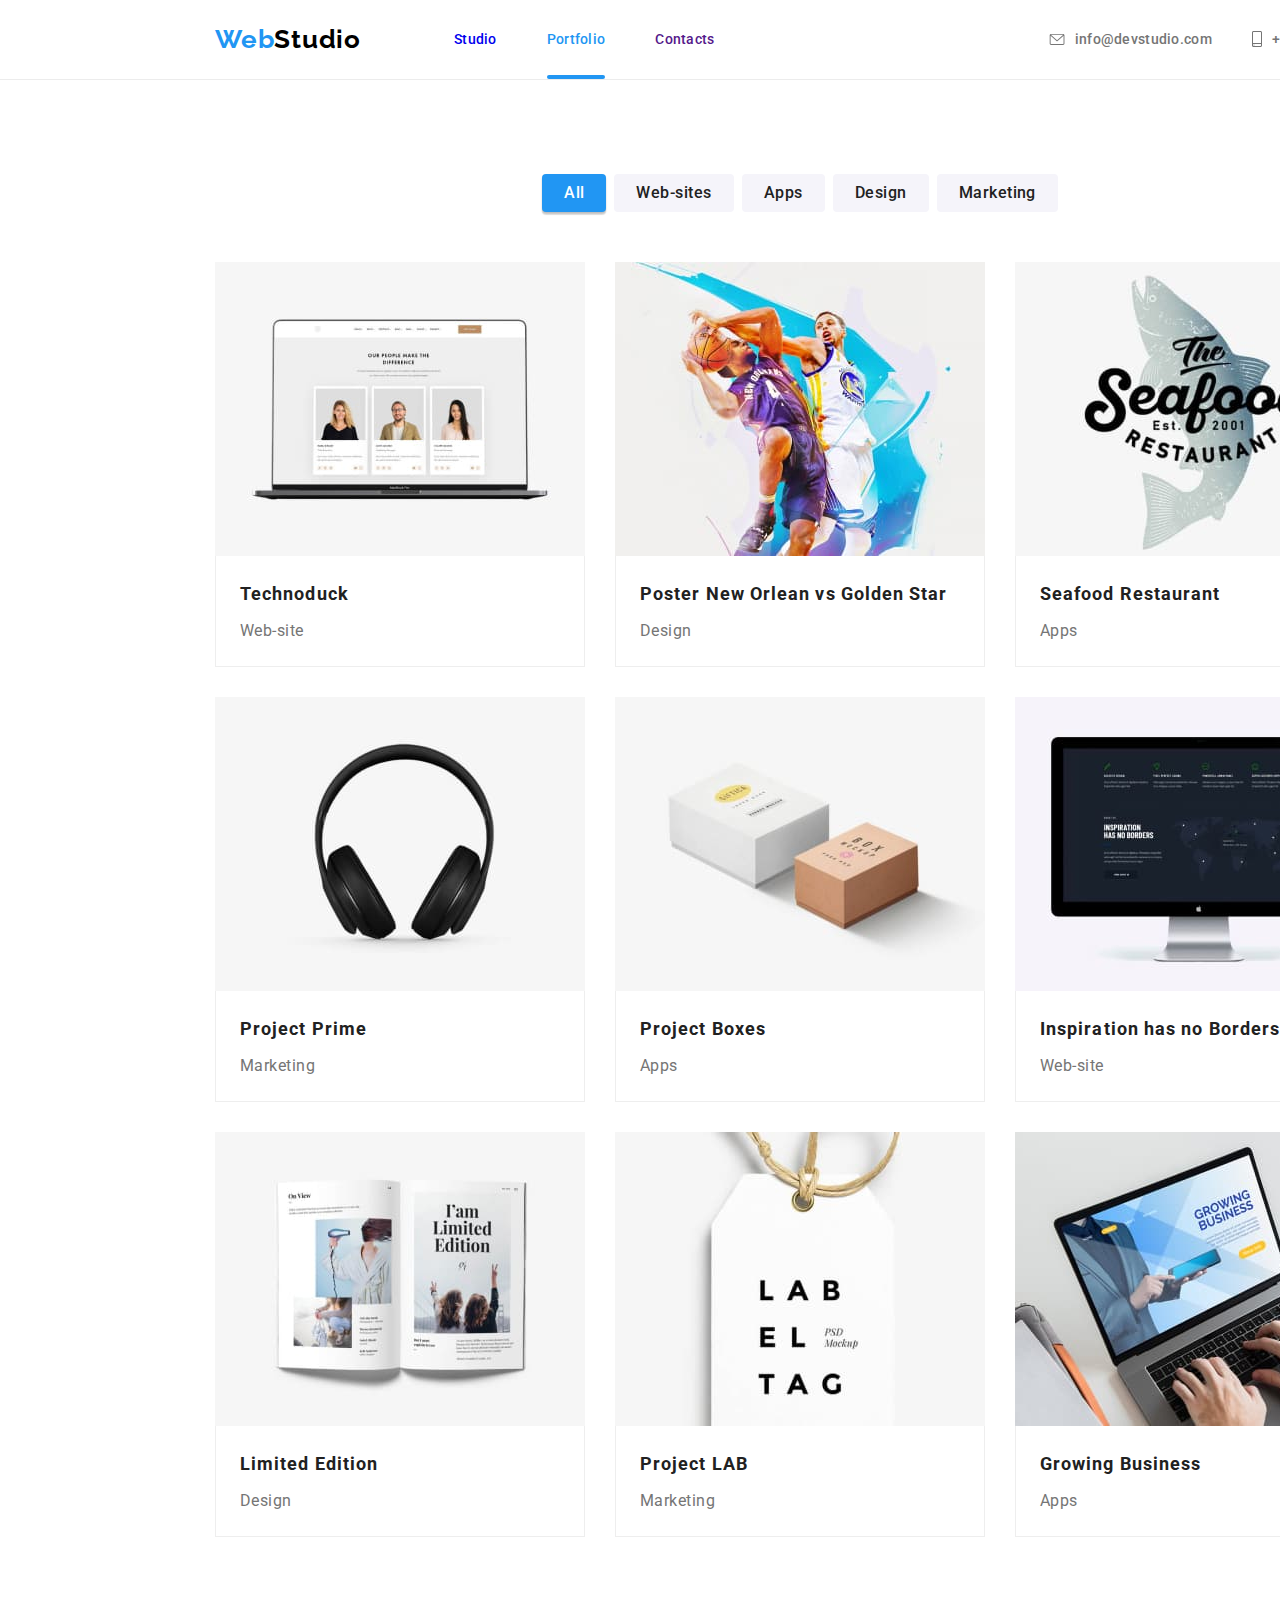
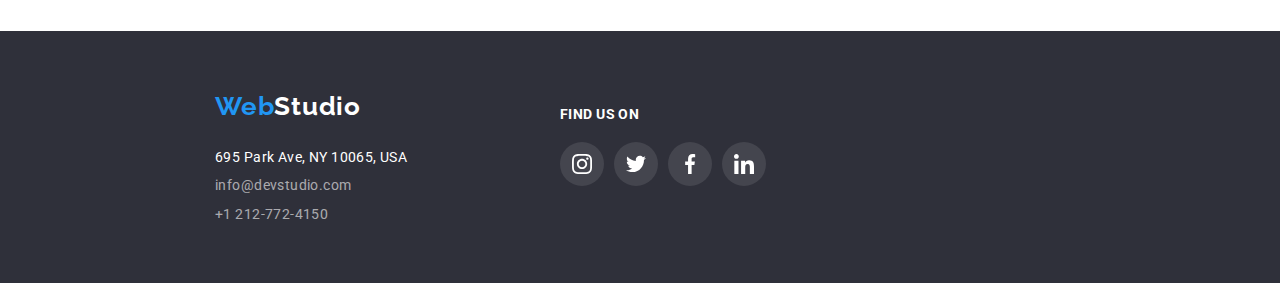
==== commit e7ea6049: "New update styles + html syntax" ====
--- a/portfolio.html
+++ b/portfolio.html
@@ -63,120 +63,120 @@
         <div class="cards container">
           <ul class="card-list">
             <li class="card-list-item">
-              <div class="card-list-wrapper">
-                <img src="./images/web-site-img-1.jpg" alt="Technoduck web-site interface" width="370" height="294" class="card-img">
-                  <div class="card-overlay">
-                  <p class="card-overlay-info"> Technoduck is a state-of-the-art coronavirus distribution platform. Companies use this platform for digital espionage and attacks on competitors' secure servers.</p>
-                  </div>
-              </div>
-              <div class="card-content">
-                <span class="card-content-title">Technoduck</span>
-                <span class="card-content-description">Web-site</span>
-              </div>
-            </li>
-
-            <li class="card-list-item">
-              <div class="card-list-wrapper">
-                <img src="./images/design-img-1.jpg" alt="New Orlean vs Golden Star poster" width="370" height="294" class="card-img">
-                  <div class="card-overlay">
-                  <p class="card-overlay-info"> Technoduck is a state-of-the-art coronavirus distribution platform. Companies use this platform for digital espionage and attacks on competitors' secure servers.</p>
-                  </div>
-              </div>
-              <div class="card-content">
-                <span class="card-content-title">Poster New Orlean vs Golden Star</span>
-                <span class="card-content-description">Design</span>
-              </div>
-            </li>
-
-            <li class="card-list-item">
-              <div class="card-list-wrapper">
-                <img src="./images/apps-img-1.jpg" alt="Seafood Restaurant app logo" width="370" height="294">
-
-                  <p class="card-overlay-info"> Technoduck is a state-of-the-art coronavirus distribution platform. Companies use this platform for digital espionage and attacks on competitors' secure servers.</p>
-
-              </div>
-              <div class="card-content">
-                <span class="card-content-title">Seafood Restaurant</span>
-                <span class="card-content-description">Apps</span>
-              </div>
-            </li>
-
-            <li class="card-list-item">
-              <div class="card-list-wrapper">
-                <img src="./images/marketing-img-1.jpg" alt="Pair of headphones" width="370" height="294">
-
-                  <p class="card-overlay-info"> Technoduck is a state-of-the-art coronavirus distribution platform. Companies use this platform for digital espionage and attacks on competitors' secure servers.</p>
-
-              </div>
-              <div class="card-content">
-                <span class="card-content-title">Project Prime</span>
-                <span class="card-content-description">Marketing</span>
-              </div>
-            </li>
-
-            <li class="card-list-item">
-              <div class="card-list-wrapper">
-                <img src="./images/apps-img-2.jpg" alt="Illustration of boxes" width="370" height="294">
-
-                  <p class="card-overlay-info"> Technoduck is a state-of-the-art coronavirus distribution platform. Companies use this platform for digital espionage and attacks on competitors' secure servers.</p>
-
-              </div>
-              <div class="card-content">
-                <span class="card-content-title">Project Boxes</span>
-                <span class="card-content-description">Apps</span>
-              </div>
-            </li>
-
-            <li class="card-list-item">
-              <div class="card-list-wrapper">
-                <img src="./images/web-site-img-2.jpg" alt="Inspiration has no Borders web-site interface" width="370" height="294">
-
-                  <p class="card-overlay-info"> Technoduck is a state-of-the-art coronavirus distribution platform. Companies use this platform for digital espionage and attacks on competitors' secure servers.</p>
-
-              </div>
-              <div class="card-content">
-                <span class="card-content-title">Inspiration has no Borders</span>
-                <span class="card-content-description">Web-site</span>
-              </div>
-            </li>
-
-            <li class="card-list-item">
-              <div class="card-list-wrapper">
-                <img src="./images/design-img-2.jpg" alt="Limited Edition magazine article" width="370" height="294">
-
-                  <p class="card-overlay-info"> Technoduck is a state-of-the-art coronavirus distribution platform. Companies use this platform for digital espionage and attacks on competitors' secure servers.</p>
-
-              </div>
-              <div class="card-content">
-                <span class="card-content-title">Limited Edition</span>
-                <span class="card-content-description">Design</span>
-              </div>
-            </li>
-
-            <li class="card-list-item">
-              <div class="card-list-wrapper">
-                <img src="./images/marketing-img-2.jpg" alt="Label tag for Project LAB" width="370" height="294">
-
-                  <p class="card-overlay-info"> Technoduck is a state-of-the-art coronavirus distribution platform. Companies use this platform for digital espionage and attacks on competitors' secure servers.</p>
-
-              </div>
-              <div class="card-content">
-                <span class="card-content-title">Project LAB</span>
-                <span class="card-content-description">Marketing</span>
-              </div>
-            </li>
-
-            <li class="card-list-item">
-              <div class="card-list-wrapper">
-                <img src="./images/apps-img-3.jpg" alt="Growing Business app interface" width="370" height="294">
-
-                  <p class="card-overlay-info"> Technoduck is a state-of-the-art coronavirus distribution platform. Companies use this platform for digital espionage and attacks on competitors' secure servers.</p>
-
-              </div>
-              <div class="card-content">
-                <span class="card-content-title">Growing Business</span>
-                <span class="card-content-description">Apps</span>
-              </div>
+              <a href="#" class="card-list-link">
+                <div class="card-list-wrapper">
+                  <img src="./images/web-site-img-1.jpg" alt="Technoduck web-site interface" width="370" height="294" class="cards-img">
+                    <p class="card-overlay-info"> Technoduck is a state-of-the-art coronavirus distribution platform. Companies use this platform for digital espionage and attacks on competitors' secure servers.</p>
+                </div>
+                <div class="card-content">
+                  <span class="card-content-title">Technoduck</span>
+                  <span class="card-content-description">Web-site</span>
+                </div>
+              </a>
+            </li>
+
+            <li class="card-list-item">
+              <a href="#" class="card-list-link">
+                <div class="card-list-wrapper">
+                  <img src="./images/design-img-1.jpg" alt="New Orlean vs Golden Star poster" width="370" height="294" class="cards-img">
+                  <p class="card-overlay-info">Lorem ipsum dolor sit, amet consectetur adipisicing elit. Dolore, nisi?</p>
+                </div>
+                <div class="card-content">
+                  <span class="card-content-title">Poster New Orlean vs Golden Star</span>
+                  <span class="card-content-description">Design</span>
+                </div>
+              </a>
+            </li>
+
+            <li class="card-list-item">
+              <a href="#" class="card-list-link">
+                <div class="card-list-wrapper">
+                  <img src="./images/apps-img-1.jpg" alt="Seafood Restaurant app logo" width="370" height="294" class="cards-img">
+                  <p class="card-overlay-info">Lorem, ipsum dolor sit amet consectetur adipisicing elit. Adipisci, nemo.</p>
+                </div>
+                <div class="card-content">
+                  <span class="card-content-title">Seafood Restaurant</span>
+                  <span class="card-content-description">Apps</span>
+                </div>
+              </a>
+            </li>
+
+            <li class="card-list-item">
+              <a href="#" class="card-list-link">
+                <div class="card-list-wrapper">
+                  <img src="./images/marketing-img-1.jpg" alt="Pair of headphones" width="370" height="294" class="cards-img">
+                  <p class="card-overlay-info"> Lorem ipsum dolor sit amet, consectetur adipisicing elit. Aperiam, at!</p>
+                </div>
+                <div class="card-content">
+                  <span class="card-content-title">Project Prime</span>
+                  <span class="card-content-description">Marketing</span>
+                </div>
+              </a>
+            </li>
+
+            <li class="card-list-item">
+              <a href="#" class="card-list-link">
+                <div class="card-list-wrapper">
+                  <img src="./images/apps-img-2.jpg" alt="Illustration of boxes" width="370" height="294" class="cards-img">
+                  <p class="card-overlay-info"> Lorem ipsum dolor sit amet consectetur adipisicing elit. Nesciunt, nemo!</p>
+                </div>
+                <div class="card-content">
+                  <span class="card-content-title">Project Boxes</span>
+                  <span class="card-content-description">Apps</span>
+                </div>
+              </a>
+            </li>
+
+            <li class="card-list-item">
+              <a href="#" class="card-list-link">
+                <div class="card-list-wrapper">
+                  <img src="./images/web-site-img-2.jpg" alt="Inspiration has no Borders web-site interface" width="370" height="294" class="cards-img">
+                  <p class="card-overlay-info"> Lorem ipsum dolor sit amet consectetur adipisicing elit. Officiis, corporis?</p>
+                </div>
+                <div class="card-content">
+                  <span class="card-content-title">Inspiration has no Borders</span>
+                  <span class="card-content-description">Web-site</span>
+                </div>
+              </a>
+            </li>
+
+            <li class="card-list-item">
+              <a href="#" class="card-list-link">
+                <div class="card-list-wrapper">
+                  <img src="./images/design-img-2.jpg" alt="Limited Edition magazine article" width="370" height="294" class="cards-img">
+                  <p class="card-overlay-info"> Lorem ipsum dolor sit amet consectetur, adipisicing elit. Debitis, sequi.</p>
+                </div>
+                <div class="card-content">
+                  <span class="card-content-title">Limited Edition</span>
+                  <span class="card-content-description">Design</span>
+                </div>
+              </a>
+            </li>
+
+            <li class="card-list-item">
+              <a href="#" class="card-list-link">
+                <div class="card-list-wrapper">
+                  <img src="./images/marketing-img-2.jpg" alt="Label tag for Project LAB" width="370" height="294" class="cards-img">
+                  <p class="card-overlay-info"> Lorem ipsum dolor sit amet, consectetur adipisicing elit. Incidunt, mollitia?</p>
+                </div>
+                <div class="card-content">
+                  <span class="card-content-title">Project LAB</span>
+                  <span class="card-content-description">Marketing</span>
+                </div>
+              </a>
+            </li>
+
+            <li class="card-list-item">
+              <a href="#" class="card-list-link">
+                <div class="card-list-wrapper">
+                  <img src="./images/apps-img-3.jpg" alt="Growing Business app interface" width="370" height="294" class="cards-img">
+                  <p class="card-overlay-info">Lorem ipsum, dolor sit amet consectetur adipisicing elit. Tenetur, qui.</p>
+                </div>
+                <div class="card-content">
+                  <span class="card-content-title">Growing Business</span>
+                  <span class="card-content-description">Apps</span>
+                </div>
+              </a>
             </li>
           </ul>
         </div>
@@ -236,6 +236,5 @@
         </div>
       </div>
     </footer>
-    <script src="./js/modal.js"></script>
 </body>
 </html>
--- a/css/styles.css
+++ b/css/styles.css
@@ -574,32 +574,45 @@
   padding-bottom: 94px;
 }
 
-.card-list {
-  display: flex;
-  justify-content: space-between;
-  flex-wrap: wrap;
-  margin-right: -30px;
-  margin-bottom: -30px;
-  margin-top: 0;
-  padding: 0;
-}
-
-.card-list .card-list-item {
-  display: flex;
-  flex-direction: column;
-  margin-right: 30px;
-  margin-bottom: 30px;
-  max-width: 370px;
-  flex-basis: calc((100% - 30px) / 3);
-  box-sizing: border-box;
+.cards-img {
+  position: relative;
+  display: flex;
+}
+
+.card-list-wrapper {
+  position: relative;
+  overflow: hidden;
+}
+
+.card-overlay-info {
+  position: absolute;
+  display: flex;
+  justify-content: center;
+  align-items: center;
+  top: 0;
+  left: 0;
+  right: 0;
+  background: rgba(33, 150, 243, 0.90);
+  width: 100%;
+  height: 100%;
+  padding: 24px;
+  color: #FFF;
+  font-size: 18px;
+  line-height: 1.56;
+  letter-spacing: 0.54px;
+  overflow: auto;
+  transform: translateY(100%);
+  transition: transform 250ms cubic-bezier(0.4, 0, 0.2, 1);
 }
 
 .card-content {
   display: flex;
   flex-direction: column;
   padding: 20px 24px;
+  color: #757575;
   line-height: 1.87;
   letter-spacing: 0.48px;
+  background: #FFFFFF;
   box-sizing: border-box;
   border-right: 1px solid #EEE;
   border-bottom: 1px solid #EEE;
@@ -615,142 +628,92 @@
   letter-spacing: 1.08px;
 }
 
-.card-list-item:hover {
+.card-list {
+  display: flex;
+  flex-wrap: wrap;
+  margin-right: -30px;
+  margin-bottom: -30px;
+}
+
+.card-list-link {
+  display: block;
+  transition: box-shadow 250ms cubic-bezier(0.4, 0, 0.2, 1);
+}
+
+.card-list .card-list-item {
+  margin-right: 30px;
+  margin-bottom: 30px;
+  flex-basis: calc((100% - 90px) / 3);
+  box-sizing: border-box;
+  cursor: pointer;
+}
+
+.card-list-link:hover {
   box-shadow: 1px 4px 6px 0px rgba(0, 0, 0, 0.16), 0px 4px 4px 0px rgba(0, 0, 0, 0.06), 0px 1px 1px 0px rgba(0, 0, 0, 0.12);
 }
 
-.card-list-wrapper {
-  position: relative;
-}
-
-.card-overlay {
-  position: absolute;
-  bottom: 0;
-  left: 0;
-  right: 0;
-  background-color: rgba(33, 150, 243, 0.90);
-  overflow: hidden;
-  width: 100%;
-  height: 0;
-  transition: 250ms cubic-bezier(0.4, 0, 0.2, 1);
-}
-
-.card-list-wrapper:hover .card-overlay {
-  height: 100%;
-}
-
-.card-overlay-info {
-  text-align: center;
-  font-size: 18px;
-  line-height: 1.56px;
-  letter-spacing: 0.54px;
-
-}
-
-/*.card-list-wrapper:hover .card-overlay,
-.card-list-wrapper:focus .card-overlay {
-  visibility: visible;
-  overflow: hidden;
+.card-list-link:hover .card-overlay-info {
   transform: translateY(0%);
 }
 
-.card-overlay-info {
-  position: absolute;
-  display: flex;
-  justify-content: center;
-  align-items: center;
+.modal {
+  position: fixed;
   top: 0;
   left: 0;
-  background: rgba(33, 150, 243, 0.90);
-  padding: 24px;
   width: 100%;
   height: 100%;
-  color: #FFF;
+  background-color: rgba(0, 0, 0, 0.2);
+  opacity: 1;
+  transition: 250ms ease, opacity 250ms ease;
+}
+
+.modal-content {
+  position: fixed;
+  left: 50%;
+  top: 50%;
+  display: block;
+  margin: auto;
+  width: 528px;
+  min-height: 581px;
+  border-radius: 4px;
+  background: #FFF;
+  box-shadow: 0px 2px 1px 0px rgba(0, 0, 0, 0.20), 0px 1px 1px 0px rgba(0, 0, 0, 0.14), 0px 1px 3px 0px rgba(0, 0, 0, 0.12);
+  transform: translate(-50%, -50%) scale(1);
+  transition: transform 250ms cubic-bezier(0.4, 0, 0.2, 1);
+}
+
+.modal.is-hidden {
+  visibility: hidden;
+  opacity: 0;
+  pointer-events: none;
+}
+
+.modal.is-hidden .modal-content {
+  transform: translate(-50%, -50%) scale(0.9);
+}
+
+.modal-close-btn {
+  display: flex;
+  justify-content: center;
+  align-items: center;
+  position: absolute;
+  right: 8px;
+  top: 8px;
+  padding: 0;
+  border-radius: 50%;
+  border: 1px solid rgba(0, 0, 0, 0.1);
+  cursor: pointer;
+  width: 30px;
+  height: 30px;
+  color: #000000;
   font-size: 18px;
-  line-height: 1.56px;
-  letter-spacing: 0.54px;
-  overflow: auto;
-  transform: translateY(100%);
-  transition: 250ms cubic-bezier(0.4, 0, 0.2, 1);
-}
-
-/*.cards .container {
-  padding-bottom: 94px;
-}
-
-
-
-.card-list-item {
-  margin-right: 30px;
-  margin-bottom: 30px;
-  flex-basis: calc((100%- 30px) / 3);
-  max-width: 370px;
-}
-
-
-
-.card-list-wrapper:hover .card-overlay,
-.card-list-wrapper:focus .card-overlay {
-  visibility: visible;
-  overflow: hidden;
-  transform: translateY(0%);
-}
-
-
-
-.card-list-wrapper {
-  position: relative;
-  overflow: hidden;
-}
-
-
-
-.card-overlay {
-  position: absolute;
-  /*display: flex;
-  justify-content: center;
-  align-items: center;*/
- /* top: 0;
-  left: 0;
-  background: rgba(33, 150, 243, 0.90);
-  /*padding: 24px;*/
-  /*width: 100%;
-  height: 100%;*/
-  /*color: #FFF;
-  font-size: 18px;
-  line-height: 1.56px;
-  letter-spacing: 0.54px;*/
-  /*visibility: hidden;
-  transform: translateY(100%);
-  transition: 250ms cubic-bezier(0.4, 0, 0.2, 1);
-}*/
-/*
-.card-overlay-info {
-  padding: 63px 24px;
-  color: #FFF;
-  font-size: 18px;
-  line-height: 1.56px;
-  letter-spacing: 0.54px;
-}
-
-.card-list-wrapper:hover .card-overlay {
-  height: 100%
-}
-
-*/
-
-
-
-
-
-
-
-
-
-
-
-
-
-
-
-
+  background-color: #FFFFFF;
+}
+
+
+
+
+
+
+
+
